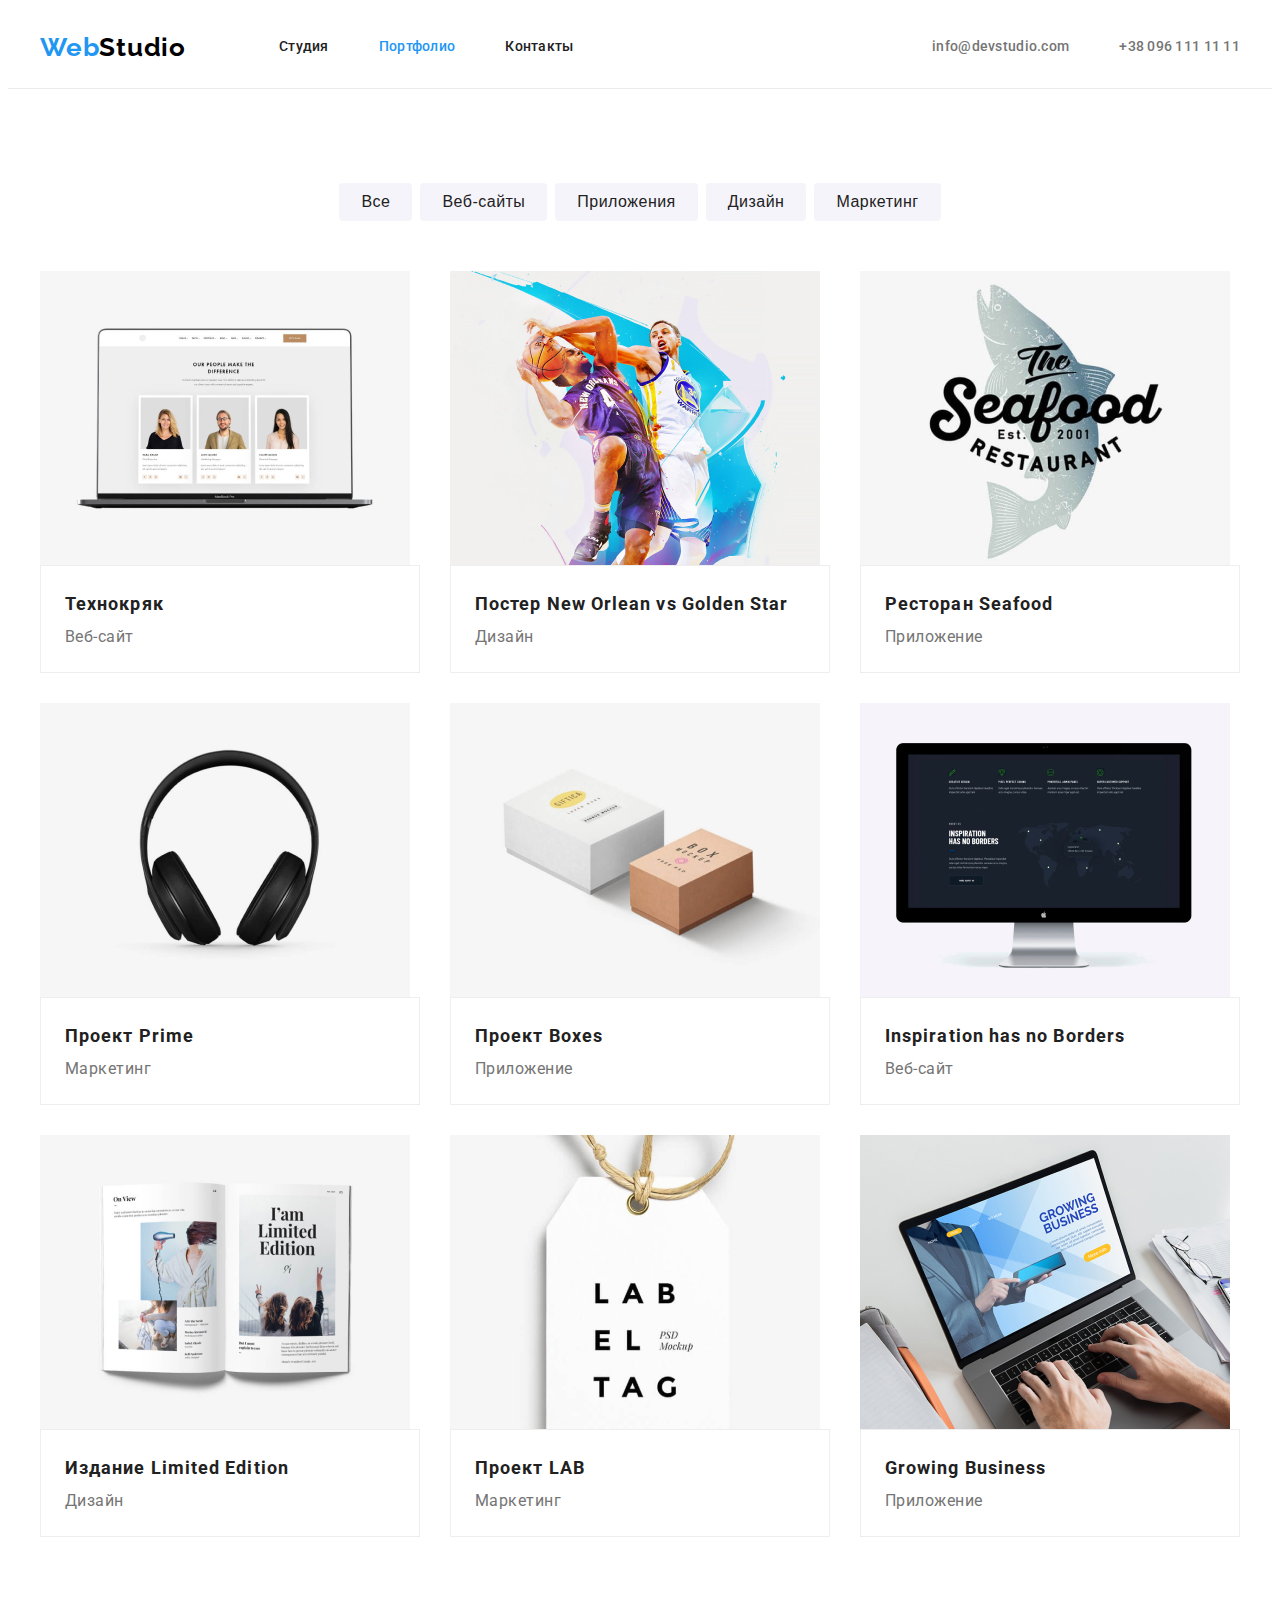
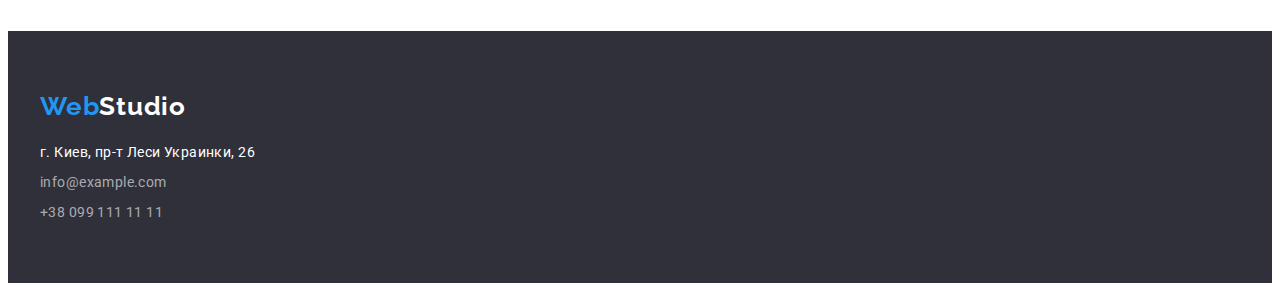
==== portfolio.html @ fd1ad69f "Added clone Homework#3" ====
<!DOCTYPE html>
<html lang="ru">
  <head>
    <meta charset="UTF-8" />
    <meta http-equiv="X-UA-Compatible" content="IE=edge" />
    <meta name="viewport" content="width=device-width, initial-scale=1.0" />
    <title>Портфолио</title>
    <link rel="preconnect" href="https://fonts.gstatic.com" />
    <link
      href="https://fonts.googleapis.com/css2?family=Raleway:wght@700&family=Roboto:wght@400;500;700;900&display=swap"
      rel="stylesheet"
    />
    <link
      rel="stylesheet"
      href="https://cdnjs.cloudflare.com/ajax/libs/modern-normalize/1.0.0/modern-normalize.min.css"
      integrity="sha512-ISS7cAi1PEhQ8jnbJpJZMd29NlhNj4AWYyLOSp2CE/CsHxTCu+r+t0D2yoJudVrd0/8fTVPUVDzY5Tvli75u/g=="
      crossorigin="anonymous"
    />
    <link rel="stylesheet" href="./css/styles.css" />
  </head>
  <body>
    <!-- HEADER -->
    <header class="header">
      <div class="container">
        <nav class="nav">
          <a class="logo link" href="./index.html" lang="en">Web<span class="logo-black">Studio</span>
          </a>
          <ul class="nav-list list">
            <li class="nav-item">
              <a class="nav-link link" href="./index.html">Студия</a>
            </li>
            <li class="nav-item">
              <a class="nav-link link current" href="./portfolio.html">Портфолио</a>
            </li>
            <li class="nav-item">
              <a class="nav-link link" href="">Контакты</a>
            </li>
          </ul>
        </nav>
        <ul class="contact-list list">
          <li class="contact-item">
            <a class="contact-link link" href="mailto:info@devstudio.com">info@devstudio.com
            </a>
          </li>
          <li class="contact-item">
            <a class="contact-link link" href="tel:+380961111111">+38 096 111 11 11
            </a>
          </li>
        </ul>
      </div>
    </header>

    <main>
      <!-- GALLERY -->
      <section class="gallery">
       <div class="container">
          <h1 class="visually-hidden">Галерея работ</h1>
          <!-- Filters -->
            <ul class="filter-list list">
              <li class="filter-item">
                <button class="filter-button" type="button">Все</button>
              </li>
              <li class="filter-item">
                <button class="filter-button" type="button">Веб-сайты</button>
              </li>
              <li class="filter-item">
                <button class="filter-button" type="button">Приложения</button>
              </li>
              <li class="filter-item">
                <button class="filter-button" type="button">Дизайн</button>
              </li>
              <li class="filter-item">
                <button class="filter-button" type="button">Маркетинг</button>
              </li>
            </ul>
         
          <!-- End Filters -->
          <ul class="gallery-list list">
            <li class="gallery-card">
              <a class="card-link link" href="">

                <div class="card-thumb">
                  <img src="./images/gallery/img.jpg" alt="веб-сайт технокряк" width="370" height="294" />
                </div>
                <div class="card-content">
                  <h2 class="gallery-card-title">Технокряк</h2>
                  <p class="gallery-card-description">Веб-сайт</p>
                </div>
                
              </a>
            </li>
            <li class="gallery-card">
              <a class="card-link link" href="">
                <div class="card-thumb">
                  <img src="./images/gallery/img-1.jpg" alt="дизайн постера" width="370" height="294" />
                </div>
                <div class="card-content">
                  <h2 class="gallery-card-title">
                  Постер <span lang="en">New Orlean vs Golden Star</span>
                  </h2>
                  <p class="gallery-card-description">Дизайн</p>
                </div>
              </a>
            </li>
            <li class="gallery-card">
              <a class="card-link link" href="">
                <div class="card-thumb">
                  <img src="./images/gallery/img-2.jpg" alt="приложение ресторан" width="370" height="294" />
                </div>
                <div class="card-content">
                  <h2 class="gallery-card-title">
                    Ресторан <span lang="en">Seafood</span>
                  </h2>
                  <p class="gallery-card-description">Приложение</p>
                </div>
              </a>
            </li>
            <li class="gallery-card">
              <a class="card-link link" href="">
               <div class="card-thumb">
                  <img src="./images/gallery/img-3.jpg" alt="маркетинг проект прайм" width="370" height="294" />
               </div>
                <div class="card-content">
                  <h2 class="gallery-card-title">
                    Проект<span lang="en"> Prime</span>
                  </h2>
                  <p class="gallery-card-description">Маркетинг</p>
                </div>
              </a>
            </li>
            <li class="gallery-card">
              <a class="card-link link" href="">
                <div class="card-thumb">
                  <img src="./images/gallery/img-4.jpg" alt="Приложение проект боксы" width="370" height="294" />
                </div>
                <div class="card-content">
                  <h2 class="gallery-card-title">
                    Проект<span lang="en"> Boxes</span>
                  </h2>
                  <p class="gallery-card-description">Приложение</p>
                </div>
              </a>
            </li>
            <li class="gallery-card">
              <a class="card-link link" href="">
               <div class="card-thumb">
                  <img src="./images/gallery/img-5.jpg" alt="веб-сайт инспирейшн" width="370" height="294" />
               </div>
                <div class="card-content">
                  <h2 class="gallery-card-title" lang="en">
                    Inspiration has no Borders
                  </h2>
                  <p class="gallery-card-description">Веб-сайт</p>
                  </a>
                </div>
            </li>
            <li class="gallery-card">
              <a class="card-link link" href="">
                <div class="card-thumb">
                  <img src="./images/gallery/img-6.jpg" alt="дизайн издания" width="370" height="294" />
                </div>
                <div class="card-content">
                  <h2 class="gallery-card-title">
                    Издание<span lang="en"> Limited Edition</span>
                  </h2>
                  <p class="gallery-card-description">Дизайн</p>
                </div>
              </a>
            </li>
            <li class="gallery-card">
              <a class="card-link link" href="">
                <div class="card-thumb">
                  <img src="./images/gallery/img-7.jpg" alt="маркетинг проект лаб" width="370" height="294" />
                </div>
                <div class="card-content">
                  <h2 class="gallery-card-title">
                    Проект<span lang="en"> LAB</span>
                  </h2>
                  <p class="gallery-card-description">Маркетинг</p>
                </div>
              </a>
            </li>
            <li class="gallery-card">
              <a class="card-link link" href="">
                <div class="card-thumb">
                  <img src="./images/gallery/img-8.jpg" alt="приложение для бизнеса" width="370" height="294" />
                </div>
                <div class="card-content">
                  <h2 class="gallery-card-title" lang="en">Growing Business</h2>
                  <p class="gallery-card-description">Приложение</p>
                </div>
              </a>
            </li>
          </ul>
       </div>
      </section>
    </main>
    <!-- FOOTER -->
  <footer class="footer">
    <div class="container">
      <a class="logo link" href="" lang="en">Web<span class="logo-white">Studio</span>
      </a>
      <address class="address">
        <ul class="footer-contact-list list">
          <li class="footer-contact-item">
            <a class="address-link link" href="https://goo.gl/maps/NgNXpfJPbguRKjWw9" target="_blank"
              rel="noreferrer noopener">г. Киев, пр-т Леси Украинки, 26
            </a>
          </li>
          <li class="footer-contact-item">
            <a class="footer-contact-link link" href="mailto:info@example.com">info@example.com
            </a>
          </li>
          <li class="footer-contact-item">
            <a class="footer-contact-link link" href="tel:+380991111111">+38 099 111 11 11
            </a>
          </li>
        </ul>
      </address>
    </div>
  </footer>
  </body>
</html>
---- css/styles.css ----
/* Roboto 900 700 500 400 */
/* Raleway 700 */
:root {
  --main-font: "Roboto", sans-serif;
  --secondary-font: "Raleway", sans-serif;
  --primary-text-color: #212121;
  --secondary-text-color: #757575;
  --white-color: #ffffff;
  --black-color: #000000;
  --accent-color: #2196f3;
  /* --body-bg-light: #e5e5e5; */
  --body-bg-dark: #2f303a;
  --body-bg-accent: #f5f4fa;
  --section-pt: 94px;
  --section-pb: 94px;
  --card-gap: 30px;
}

body {
  font-family: var(--main-font);
  background-color: var(--white-color);
}
h1,
h2,
h3,
h4,
h5,
h6,
p {
  margin: 0;
}

ul,
ol {
  margin: 0;
  padding: 0;
}

img {
  display: block;
  max-width: 100%;
  height: auto;
}

.link {
  text-decoration: none;
}

.list {
  list-style: none;
}

.visually-hidden {
  position: absolute !important;
  clip: rect(1px 1px 1px 1px); /* IE6, IE7 */
  clip: rect(1px, 1px, 1px, 1px);
  padding: 0 !important;
  border: 0 !important;
  height: 1px !important;
  width: 1px !important;
  overflow: hidden;
}

.container {
  width: 1200px;
  margin: 0 auto;
  padding-left: 15px;
  padding-right: 15px;
}

/* ======= COMPONENTS ======= */
.logo {
  font-family: var(--secondary-font);
  font-weight: 700;
  font-size: 26px;
  line-height: 1.19;
  letter-spacing: 0.03em;
  color: var(--accent-color);
}

.hero,
.footer {
  background: var(--body-bg-dark);
}

.nav-list .current {
  color: var(--accent-color);
}

.section-title {
  margin-bottom: 50px;

  font-weight: 700;
  font-size: 36px;
  line-height: 1.16;
  text-align: center;
  letter-spacing: 0.03em;
}

/* ======= END COMPONENTS ======= */

/* ======= HEADER ======= */

.logo {
  margin-right: 93px;
}
.logo-black {
  color: var(--black-color);
}

.header {
  padding-top: 24px;
  padding-bottom: 25px;
  border-bottom: 1px solid #ececec;

  background-color: var(--white-color);
}

.header .container {
  display: flex;
  align-items: center;
}

.nav,
.nav-list,
.contact-list {
  display: flex;
  align-items: center;

  font-weight: 500;
  font-size: 14px;
  line-height: 1.14;
  letter-spacing: 0.02em;
}

.contact-list {
  margin-left: auto;
}

.nav-list .nav-item + .nav-item,
.contact-list .contact-item + .contact-item {
  margin-left: 50px;
}

.nav-link:hover,
.nav-link:focus,
.contact-link:hover,
.contact-link:focus {
  color: var(--accent-color);
}

.nav-link {
  color: var(--primary-text-color);
}
.contact-link {
  color: var(--secondary-text-color);
}
/* ======= END HEADER ======= */

/* ======= HERO ======= */
.hero {
  padding-top: 200px;
  padding-bottom: 200px;
}

.hero .container {
  width: 696px;
  text-align: center;
}

.hero-title {
  margin-bottom: 30px;

  font-weight: 900;
  font-size: 44px;
  line-height: 1.36;
  text-align: center;
  letter-spacing: 0.06em;
  text-transform: uppercase;
  color: var(--white-color);
}
.modal-button {
  min-width: 200px;
  padding: 10px 32px;
  border-radius: 4px;
  box-shadow: 0px 4px 4px rgba(0, 0, 0, 0.15);
  background-color: var(--accent-color);

  font-weight: 700;
  font-size: 16px;
  line-height: 1.87;
  letter-spacing: 0.06em;

  color: var(--white-color);
}
/* ======= END HERO ======= */

/* ======= ABOUT ======= */
.about {
  padding-top: var(--section-pt);
  padding-bottom: var(--section-pb);
}

.about-list,
.about-item-title {
  font-size: 14px;
  letter-spacing: 0.03em;
}

.about-list {
  display: flex;
  flex-wrap: wrap;
  margin-left: calc(-1 * var(--card-gap));
  margin-top: calc(-1 * var(--card-gap));
}

.about-item {
  flex-basis: calc(100% / 4 - var(--card-gap));
  margin-left: var(--card-gap);
  margin-top: var(--card-gap);
}

.about-item-title {
  margin-bottom: 10px;

  font-weight: 700;
  line-height: 1.17;
  text-transform: uppercase;
  color: var(--primary-text-color);
}
.about-item-description {
  line-height: 1.71;
  color: var(--secondary-text-color);
}
/* ======= END ABOUT ======= */

/* ======= SERVICES ======= */
.services {
  padding-bottom: var(--section-pb);
}

.services-list {
  display: flex;
  flex-wrap: wrap;
  margin-left: calc(-1 * var(--card-gap));
  margin-top: calc(-1 * var(--card-gap));
}
.services-item {
  flex-basis: calc(100% / 3 - var(--card-gap));
  margin-left: var(--card-gap);
  margin-top: var(--card-gap);
}

/* ======= END SERVICES  ======= */

/* ======= OUR TEAM ======= */

.team {
  padding-top: var(--section-pt);
  padding-bottom: var(--section-pb);

  background-color: var(--body-bg-accent);
}

.team-list {
  display: flex;
  flex-wrap: wrap;
  margin-left: calc(-1 * var(--card-gap));
  margin-top: calc(-1 * var(--card-gap));
}

.team-card {
  flex-basis: calc(100% / 4 - var(--card-gap));
  margin-left: var(--card-gap);
  margin-top: var(--card-gap);

  font-size: 16px;
  line-height: 1.18;
  text-align: center;
  letter-spacing: 0.03em;

  background-color: var(--white-color);
}
.team-card-content {
  padding-top: var(--card-gap);
  padding-bottom: var(--card-gap);
}
.team-title {
  margin-bottom: 10px;

  font-weight: 500;
  color: var(--primary-text-color);
}

.team-description {
  color: var(--secondary-text-color);
}

/* ======= END OUR TEAM ======= */

/* ======= FOOTER ======= */
.footer {
  padding-top: 60px;
  padding-bottom: 60px;
}

.footer-contact-list {
  margin-bottom: -9px;
}

.footer-contact-item {
  margin-bottom: 9px;
}

.logo-white {
  display: inline-block;
  margin-bottom: 20px;

  color: var(--white-color);
}
.address {
  font-style: normal;
  font-size: 14px;
  line-height: 1.5;
  letter-spacing: 0.03em;
}

.address-link {
  color: var(--white-color);
}
.footer-contact-link {
  color: rgba(255, 255, 255, 0.6);
}

/* ======= END FOOTER ======= */

/* ======= PORTFOLIO PAGE ======= */
.gallery {
  padding-top: var(--section-pt);
  padding-bottom: var(--section-pb);
}

/* ======= PORTFOLIO-FILTERS ======= */

.filter-list {
  display: flex;
  justify-content: center;

  margin-bottom: 50px;
}

.filter-item {
  display: block;
}

.filter-list .filter-item + .filter-item {
  margin-left: 8px;
}

.filter-button {
  padding: 6px 22px;
  border-radius: 4px;
  border: none;

  font-weight: 500;
  font-size: 16px;
  line-height: 1.62;
  letter-spacing: 0.03em;
  color: var(--primary-text-color);
  background-color: var(--body-bg-accent);
  cursor: pointer;
}
.filter-button:hover,
.filter-button:focus {
  background-color: var(--accent-color);
  color: var(--white-color);
}
/* ======= END PORTFOLIO-FILTERS ======= */

/* ======= PORTFOLIO-GALLERY ======= */

.gallery-list {
  display: flex;
  flex-wrap: wrap;

  margin-top: calc(-1 * var(--card-gap));
  margin-left: calc(-1 * var(--card-gap));
}

.gallery-card {
  flex-basis: calc(100% / 3 - var(--card-gap));
  margin-left: var(--card-gap);
  margin-top: var(--card-gap);

  border: 0;
  background-color: var(--white-color);
}

.card-content {
  padding-top: 20px;
  padding-bottom: 20px;
  padding-left: 24px;
  padding-right: 24px;

  border: 1px solid #eeeeee;
}

.gallery-card-title {
  font-weight: 700;
  font-size: 18px;
  line-height: 2;
  letter-spacing: 0.06em;
  color: var(--primary-text-color);
}
.gallery-card-description {
  font-size: 16px;
  line-height: 1.87;
  letter-spacing: 0.03em;
  color: var(--secondary-text-color);
}
/* ======= END PORTFOLIO-GALLERY ======= */
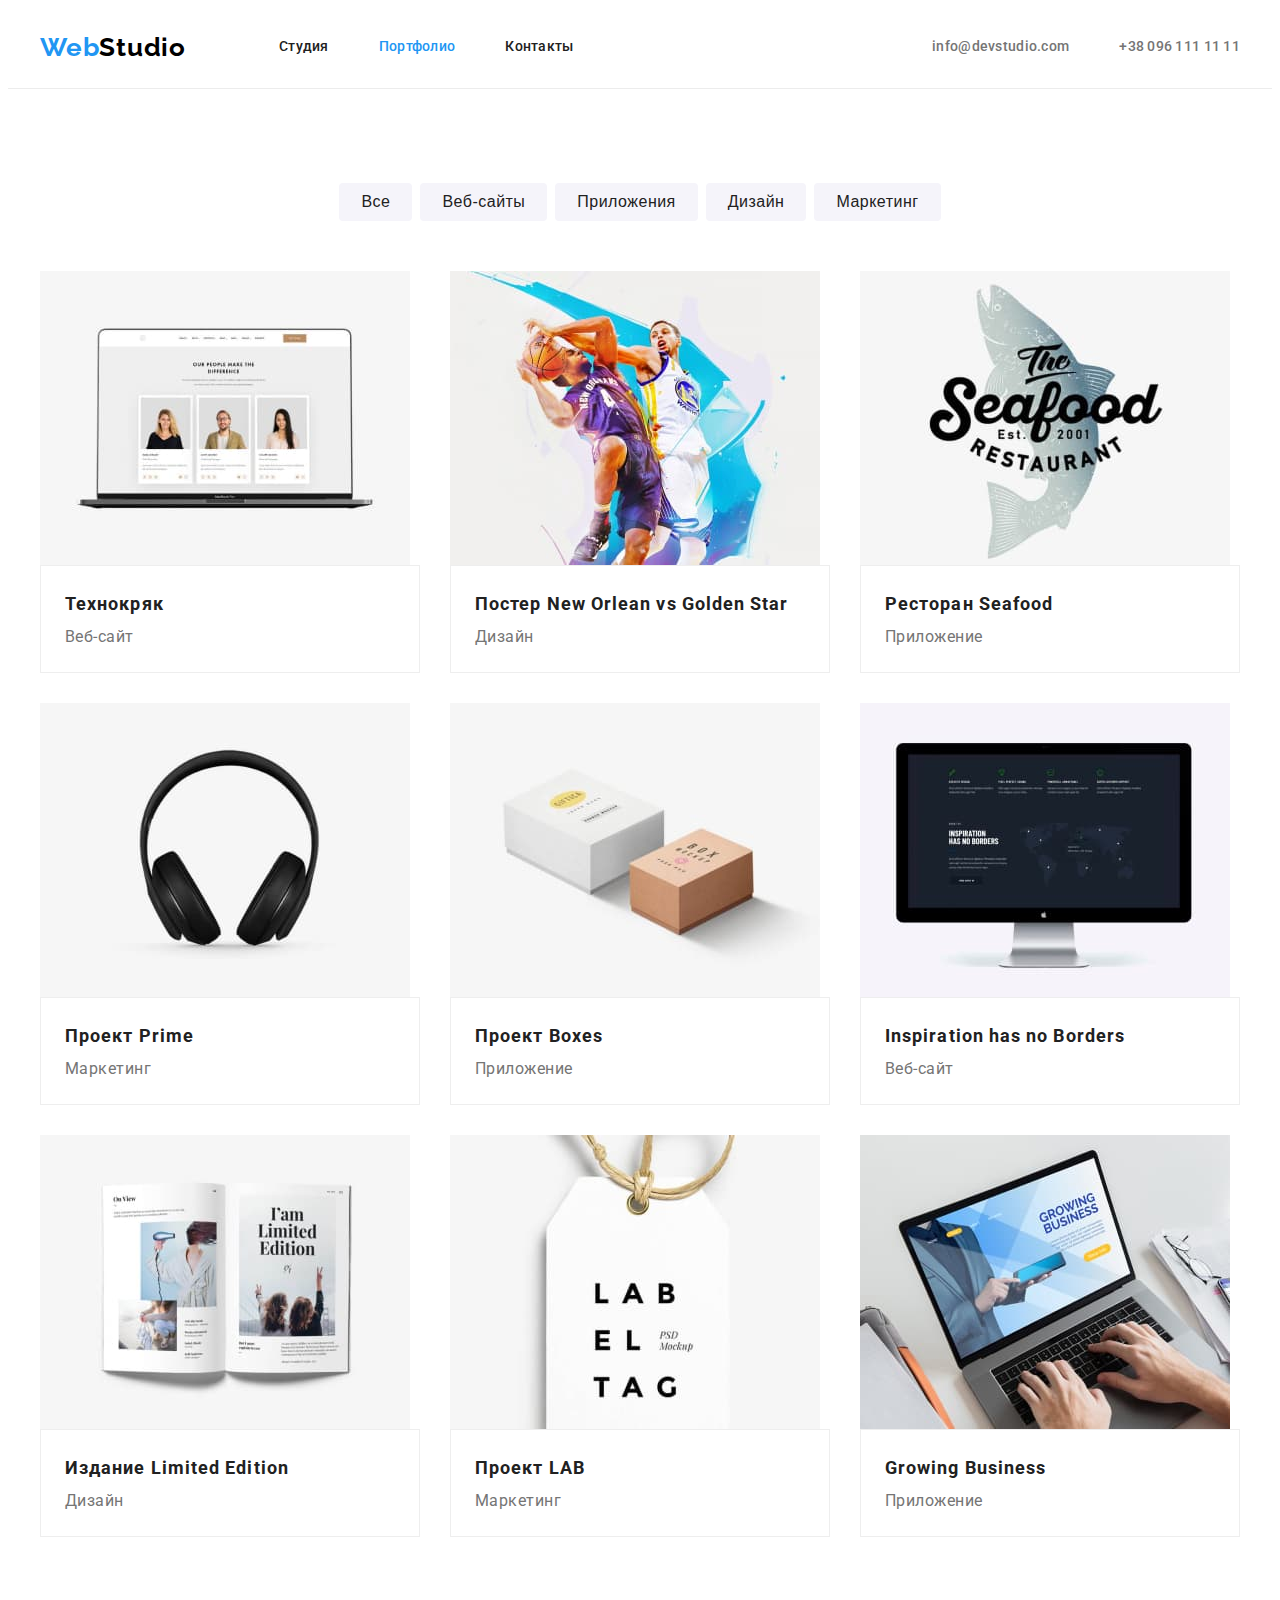
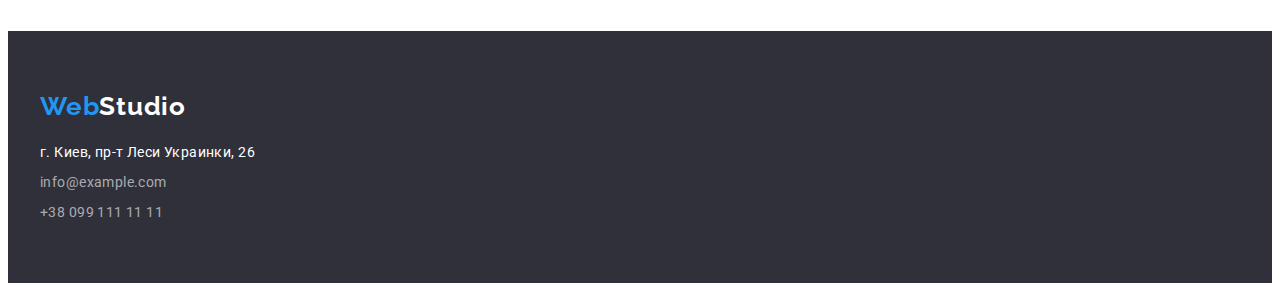
==== commit 8a463848: "Оптимизация изображений" ====
--- a/portfolio.html
+++ b/portfolio.html
@@ -80,7 +80,7 @@
               <a class="card-link link" href="">
 
                 <div class="card-thumb">
-                  <img src="./images/gallery/img.jpg" alt="веб-сайт технокряк" width="370" height="294" />
+                  <img src="./images/gallery/img.jpeg" alt="веб-сайт технокряк" width="370" height="294" />
                 </div>
                 <div class="card-content">
                   <h2 class="gallery-card-title">Технокряк</h2>
@@ -92,7 +92,7 @@
             <li class="gallery-card">
               <a class="card-link link" href="">
                 <div class="card-thumb">
-                  <img src="./images/gallery/img-1.jpg" alt="дизайн постера" width="370" height="294" />
+                  <img src="./images/gallery/img-1.jpeg" alt="дизайн постера" width="370" height="294" />
                 </div>
                 <div class="card-content">
                   <h2 class="gallery-card-title">
@@ -105,7 +105,7 @@
             <li class="gallery-card">
               <a class="card-link link" href="">
                 <div class="card-thumb">
-                  <img src="./images/gallery/img-2.jpg" alt="приложение ресторан" width="370" height="294" />
+                  <img src="./images/gallery/img-2.jpeg" alt="приложение ресторан" width="370" height="294" />
                 </div>
                 <div class="card-content">
                   <h2 class="gallery-card-title">
@@ -118,7 +118,7 @@
             <li class="gallery-card">
               <a class="card-link link" href="">
                <div class="card-thumb">
-                  <img src="./images/gallery/img-3.jpg" alt="маркетинг проект прайм" width="370" height="294" />
+                  <img src="./images/gallery/img-3.jpeg" alt="маркетинг проект прайм" width="370" height="294" />
                </div>
                 <div class="card-content">
                   <h2 class="gallery-card-title">
@@ -131,7 +131,7 @@
             <li class="gallery-card">
               <a class="card-link link" href="">
                 <div class="card-thumb">
-                  <img src="./images/gallery/img-4.jpg" alt="Приложение проект боксы" width="370" height="294" />
+                  <img src="./images/gallery/img-4.jpeg" alt="Приложение проект боксы" width="370" height="294" />
                 </div>
                 <div class="card-content">
                   <h2 class="gallery-card-title">
@@ -144,7 +144,7 @@
             <li class="gallery-card">
               <a class="card-link link" href="">
                <div class="card-thumb">
-                  <img src="./images/gallery/img-5.jpg" alt="веб-сайт инспирейшн" width="370" height="294" />
+                  <img src="./images/gallery/img-5.jpeg" alt="веб-сайт инспирейшн" width="370" height="294" />
                </div>
                 <div class="card-content">
                   <h2 class="gallery-card-title" lang="en">
@@ -157,7 +157,7 @@
             <li class="gallery-card">
               <a class="card-link link" href="">
                 <div class="card-thumb">
-                  <img src="./images/gallery/img-6.jpg" alt="дизайн издания" width="370" height="294" />
+                  <img src="./images/gallery/img-6.jpeg" alt="дизайн издания" width="370" height="294" />
                 </div>
                 <div class="card-content">
                   <h2 class="gallery-card-title">
@@ -170,7 +170,7 @@
             <li class="gallery-card">
               <a class="card-link link" href="">
                 <div class="card-thumb">
-                  <img src="./images/gallery/img-7.jpg" alt="маркетинг проект лаб" width="370" height="294" />
+                  <img src="./images/gallery/img-7.jpeg" alt="маркетинг проект лаб" width="370" height="294" />
                 </div>
                 <div class="card-content">
                   <h2 class="gallery-card-title">
@@ -183,7 +183,7 @@
             <li class="gallery-card">
               <a class="card-link link" href="">
                 <div class="card-thumb">
-                  <img src="./images/gallery/img-8.jpg" alt="приложение для бизнеса" width="370" height="294" />
+                  <img src="./images/gallery/img-8.jpeg" alt="приложение для бизнеса" width="370" height="294" />
                 </div>
                 <div class="card-content">
                   <h2 class="gallery-card-title" lang="en">Growing Business</h2>
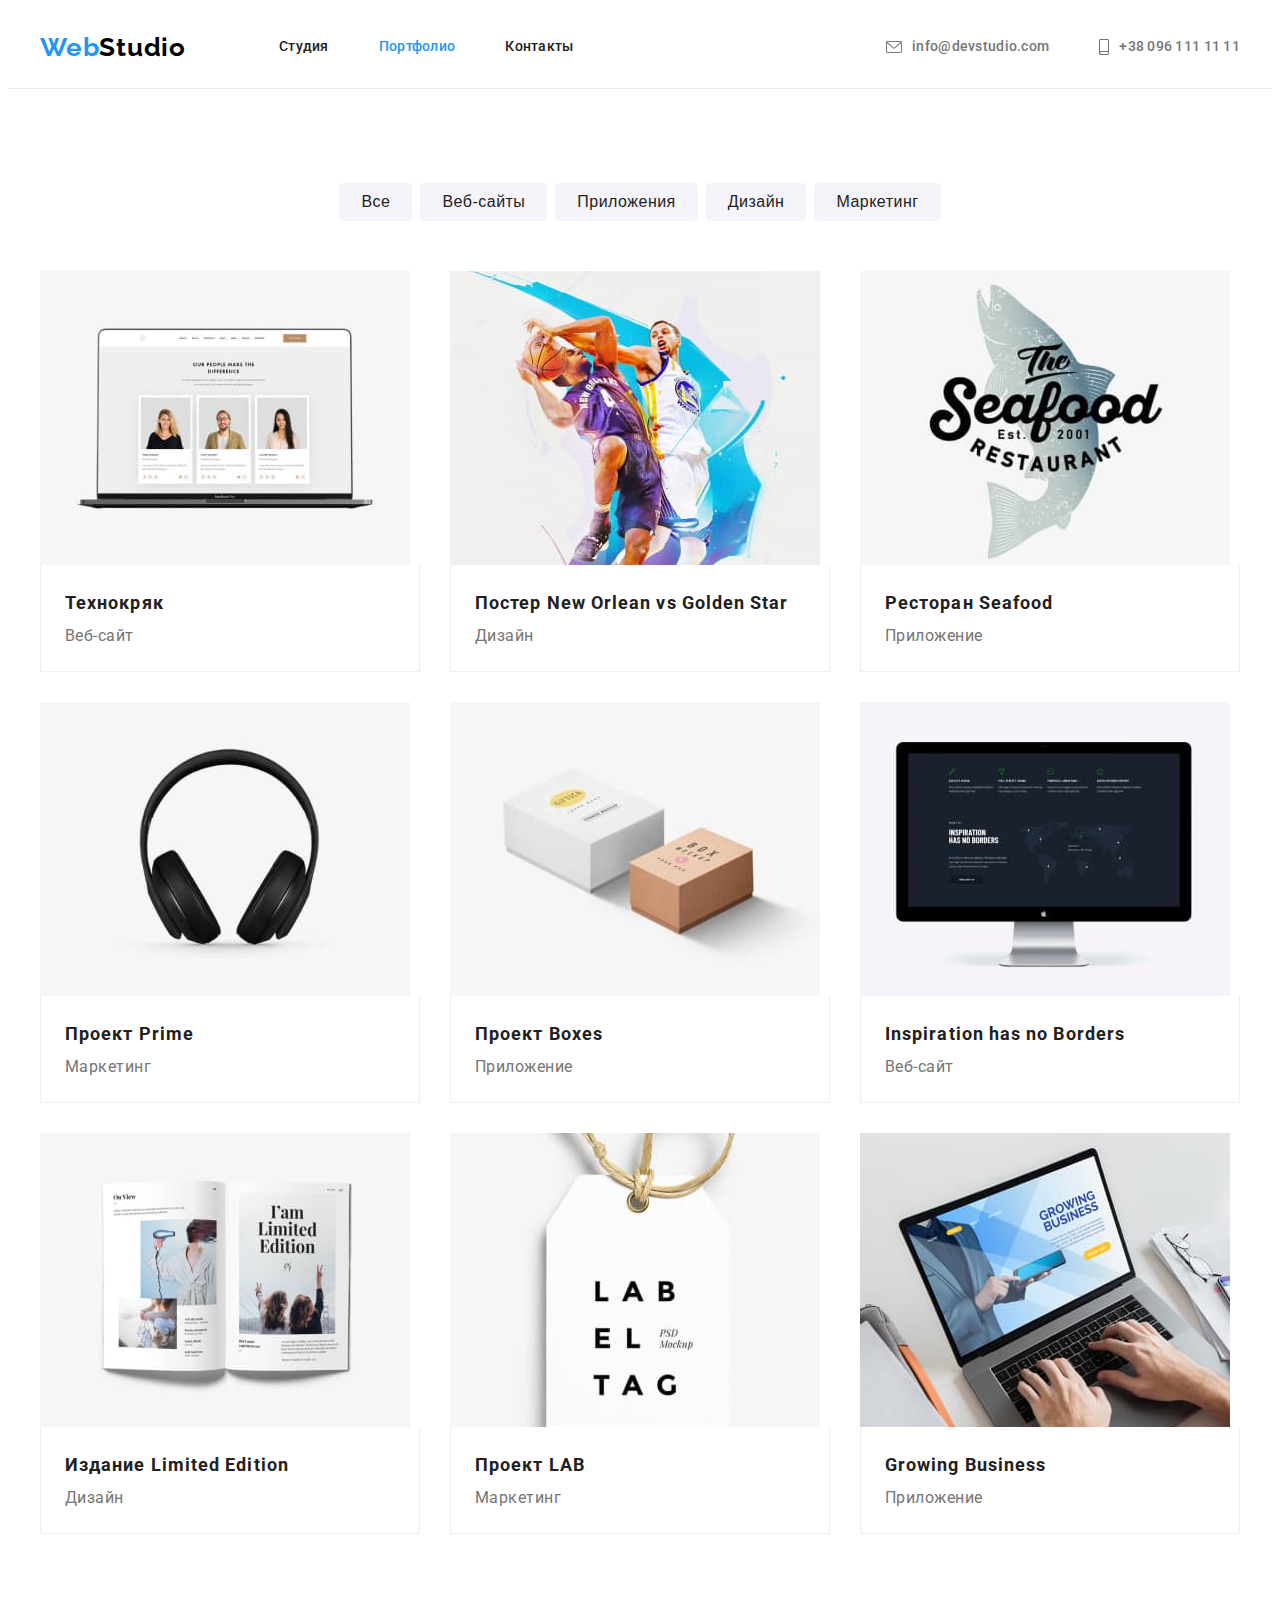
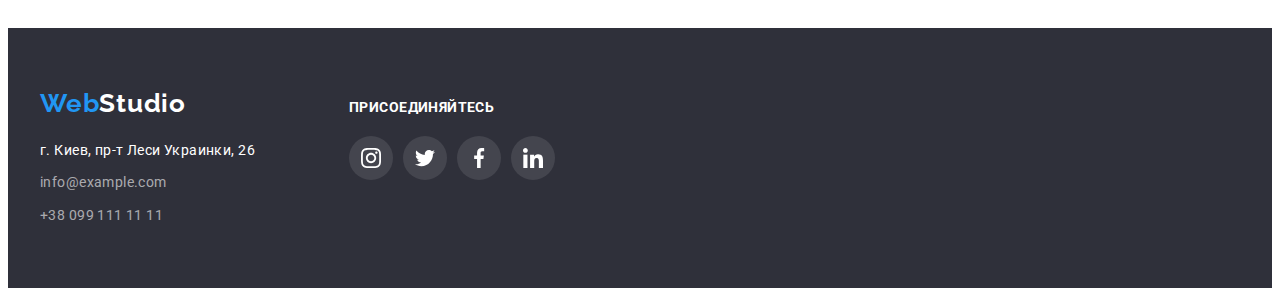
==== commit 7b1331eb: "Добавлена разметка, иконки и декоративные эффекты" ====
--- a/portfolio.html
+++ b/portfolio.html
@@ -39,11 +39,17 @@
         </nav>
         <ul class="contact-list list">
           <li class="contact-item">
-            <a class="contact-link link" href="mailto:info@devstudio.com">info@devstudio.com
+            <a class="contact-link link" href="mailto:info@devstudio.com">
+              <svg class="contact-icon mail-icon" width="16px" height="12px">
+                <use href="./images/sprite.svg#envelope"></use>
+              </svg>info@devstudio.com
             </a>
           </li>
           <li class="contact-item">
-            <a class="contact-link link" href="tel:+380961111111">+38 096 111 11 11
+            <a class="contact-link  link" href="tel:+380961111111">
+              <svg class="contact-icon tel-icon" width="10px" height="16px">
+                <use href="./images/sprite.svg#smartphone"></use>
+              </svg>+38 096 111 11 11
             </a>
           </li>
         </ul>
@@ -78,7 +84,6 @@
           <ul class="gallery-list list">
             <li class="gallery-card">
               <a class="card-link link" href="">
-
                 <div class="card-thumb">
                   <img src="./images/gallery/img.jpeg" alt="веб-сайт технокряк" width="370" height="294" />
                 </div>
@@ -86,7 +91,6 @@
                   <h2 class="gallery-card-title">Технокряк</h2>
                   <p class="gallery-card-description">Веб-сайт</p>
                 </div>
-                
               </a>
             </li>
             <li class="gallery-card">
@@ -198,25 +202,60 @@
     <!-- FOOTER -->
   <footer class="footer">
     <div class="container">
-      <a class="logo link" href="" lang="en">Web<span class="logo-white">Studio</span>
-      </a>
-      <address class="address">
-        <ul class="footer-contact-list list">
-          <li class="footer-contact-item">
-            <a class="address-link link" href="https://goo.gl/maps/NgNXpfJPbguRKjWw9" target="_blank"
-              rel="noreferrer noopener">г. Киев, пр-т Леси Украинки, 26
-            </a>
-          </li>
-          <li class="footer-contact-item">
-            <a class="footer-contact-link link" href="mailto:info@example.com">info@example.com
-            </a>
-          </li>
-          <li class="footer-contact-item">
-            <a class="footer-contact-link link" href="tel:+380991111111">+38 099 111 11 11
+      <div class="footer-contacts">
+        <a class="logo link" href="" lang="en">Web<span class="logo-white">Studio</span>
+        </a>
+        <address class="address">
+          <ul class="footer-contact-list list">
+            <li class="footer-contact-item">
+              <a class="address-link link" href="https://goo.gl/maps/NgNXpfJPbguRKjWw9" target="_blank"
+                rel="noreferrer noopener">г. Киев, пр-т Леси Украинки, 26
+              </a>
+            </li>
+            <li class="footer-contact-item">
+              <a class="footer-contact-link link" href="mailto:info@example.com">info@example.com
+              </a>
+            </li>
+            <li class="footer-contact-item">
+              <a class="footer-contact-link link" href="tel:+380991111111">+38 099 111 11 11
+              </a>
+            </li>
+          </ul>
+        </address>
+      </div>
+      <div class="social">
+        <b class="join">Присоединяйтесь</b>
+        <ul class="social-list list">
+          <li class="social-list-item">
+            <a href="#" class="social-list-link link">
+              <svg class="social-list-icon footer-icon">
+                <use href="./images/sprite.svg#instagram"></use>
+              </svg>
+            </a>
+          </li>
+          <li class="social-list-item">
+            <a href="#" class="social-list-link link">
+              <svg class="social-list-icon footer-icon">
+                <use href="./images/sprite.svg#twitter"></use>
+              </svg>
+            </a>
+          </li>
+          <li class="social-list-item">
+            <a href="#" class="social-list-link link">
+              <svg class="social-list-icon footer-icon">
+                <use href="./images/sprite.svg#facebook"></use>
+              </svg>
+            </a>
+          </li>
+          <li class="social-list-item">
+            <a href="#" class="social-list-link link">
+              <svg class="social-list-icon footer-icon">
+                <use href="./images/sprite.svg#linkedin"></use>
+              </svg>
             </a>
           </li>
         </ul>
-      </address>
+      </div>
     </div>
   </footer>
   </body>
--- a/css/styles.css
+++ b/css/styles.css
@@ -14,6 +14,7 @@
   --section-pt: 94px;
   --section-pb: 94px;
   --card-gap: 30px;
+  --icon-color: #afb1b8;
 }
 
 body {
@@ -97,6 +98,41 @@
   letter-spacing: 0.03em;
 }
 
+.social-list {
+  display: flex;
+  justify-content: space-between;
+}
+.social-list-item {
+  display: flex;
+}
+
+.social-list-item:not(:last-child) {
+  margin-right: 10px;
+}
+
+.social-list-link {
+  display: flex;
+  align-items: center;
+  justify-content: center;
+  width: 44px;
+  height: 44px;
+  border-radius: 50%;
+  background-color: rgba(255, 255, 255, 0.1);
+}
+
+.social-list-icon {
+  width: 20px;
+  height: 20px;
+}
+
+.social-list-link:hover .social-list-icon,
+.social-list-link:focus .social-list-icon {
+  fill: var(--white-color);
+}
+.social-list-link:hover,
+.social-list-link:focus {
+  background-color: var(--accent-color);
+}
 /* ======= END COMPONENTS ======= */
 
 /* ======= HEADER ======= */
@@ -132,9 +168,8 @@
   line-height: 1.14;
   letter-spacing: 0.02em;
 }
-
-.contact-list {
-  margin-left: auto;
+.nav-link {
+  color: var(--primary-text-color);
 }
 
 .nav-list .nav-item + .nav-item,
@@ -142,25 +177,50 @@
   margin-left: 50px;
 }
 
+.contact-list {
+  margin-left: auto;
+}
+
+.contact-item {
+  display: flex;
+  text-align: center;
+}
+
 .nav-link:hover,
 .nav-link:focus,
 .contact-link:hover,
-.contact-link:focus {
+.contact-link:focus,
+.contact-link:hover .contact-icon,
+.contact-link:focus .contact-icon {
   color: var(--accent-color);
-}
-
-.nav-link {
-  color: var(--primary-text-color);
-}
+  fill: var(--accent-color);
+}
+
 .contact-link {
+  display: inline-flex;
+  align-items: center;
   color: var(--secondary-text-color);
 }
+.contact-icon {
+  margin-right: 10px;
+  align-items: center;
+  fill: currentColor;
+}
+
 /* ======= END HEADER ======= */
 
 /* ======= HERO ======= */
 .hero {
   padding-top: 200px;
   padding-bottom: 200px;
+  background-image: linear-gradient(
+      rgba(47, 48, 58, 0.4),
+      rgba(47, 48, 58, 0.4)
+    ),
+    url(../images/hero/bg.jpeg);
+  background-repeat: no-repeat;
+  background-size: cover;
+  max-width: 1600px;
 }
 
 .hero .container {
@@ -220,6 +280,16 @@
   margin-top: var(--card-gap);
 }
 
+.about-item-icon {
+  width: 270px;
+  height: 120px;
+  padding: 25px 100px;
+  margin-bottom: 30px;
+  background-color: var(--body-bg-accent);
+  /* border: none; */
+  border-radius: 4px;
+}
+
 .about-item-title {
   margin-bottom: 10px;
 
@@ -280,10 +350,15 @@
   letter-spacing: 0.03em;
 
   background-color: var(--white-color);
+  box-shadow: 0px 1px 3px rgba(0, 0, 0, 0.12), 0px 1px 1px rgba(0, 0, 0, 0.14),
+    0px 2px 1px rgba(0, 0, 0, 0.2);
+  border-radius: 0px 0px 4px 4px;
 }
 .team-card-content {
   padding-top: var(--card-gap);
   padding-bottom: var(--card-gap);
+  padding-left: 32px;
+  padding-right: 32px;
 }
 .team-title {
   margin-bottom: 10px;
@@ -293,17 +368,65 @@
 }
 
 .team-description {
+  margin-bottom: 16px;
   color: var(--secondary-text-color);
 }
+.team-icon {
+  fill: var(--icon-color);
+}
 
 /* ======= END OUR TEAM ======= */
+/* ======= REGULAR CUSTOMERS ======= */
+
+/* ======= END REGULAR CUSTOMERS ======= */
+
+.customers {
+  padding-top: var(--section-pt);
+  padding-bottom: var(--section-pb);
+}
+
+.customer-list {
+  display: flex;
+  flex-wrap: wrap;
+  align-items: center;
+}
+
+.customer-list .customer-card + .customer-card {
+  margin-left: var(--card-gap);
+}
+
+.customer-link {
+  display: flex;
+  justify-content: center;
+  align-items: center;
+  width: 170px;
+  height: 90px;
+  border: 1px solid var(--icon-color);
+  border-radius: 4px;
+}
+.customer-link:hover,
+.customer-link:focus {
+  border-color: var(--accent-color);
+}
+
+.icon-logo {
+  fill: var(--icon-color);
+}
+
+.customer-link:hover .icon-logo,
+.customer-link:focus .icon-logo {
+  fill: var(--accent-color);
+}
 
 /* ======= FOOTER ======= */
 .footer {
   padding-top: 60px;
   padding-bottom: 60px;
 }
-
+.footer .container {
+  display: flex;
+  align-items: baseline;
+}
 .footer-contact-list {
   margin-bottom: -9px;
 }
@@ -321,7 +444,7 @@
 .address {
   font-style: normal;
   font-size: 14px;
-  line-height: 1.5;
+  line-height: 1.71;
   letter-spacing: 0.03em;
 }
 
@@ -331,7 +454,23 @@
 .footer-contact-link {
   color: rgba(255, 255, 255, 0.6);
 }
-
+.social {
+  margin-left: 70px;
+}
+
+.join {
+  display: block;
+  margin-bottom: 20px;
+  font-weight: 700;
+  font-size: 14px;
+  line-height: 1.14;
+  letter-spacing: 00.03em;
+  text-transform: uppercase;
+  color: var(--white-color);
+}
+.footer-icon {
+  fill: var(--white-color);
+}
 /* ======= END FOOTER ======= */
 
 /* ======= PORTFOLIO PAGE ======= */
@@ -370,10 +509,13 @@
   background-color: var(--body-bg-accent);
   cursor: pointer;
 }
+
 .filter-button:hover,
 .filter-button:focus {
   background-color: var(--accent-color);
   color: var(--white-color);
+  box-shadow: 0px 3px 1px rgba(0, 0, 0, 0.1), 0px 1px 2px rgba(0, 0, 0, 0.08),
+    0px 2px 2px rgba(0, 0, 0, 0.12);
 }
 /* ======= END PORTFOLIO-FILTERS ======= */
 
@@ -395,7 +537,10 @@
   border: 0;
   background-color: var(--white-color);
 }
-
+.gallery-card:hover {
+  box-shadow: 0px 1px 1px rgba(0, 0, 0, 0.12), 0px 4px 4px rgba(0, 0, 0, 0.06),
+    1px 4px 6px rgba(0, 0, 0, 0.16);
+}
 .card-content {
   padding-top: 20px;
   padding-bottom: 20px;
@@ -403,6 +548,7 @@
   padding-right: 24px;
 
   border: 1px solid #eeeeee;
+  border-top: none;
 }
 
 .gallery-card-title {
